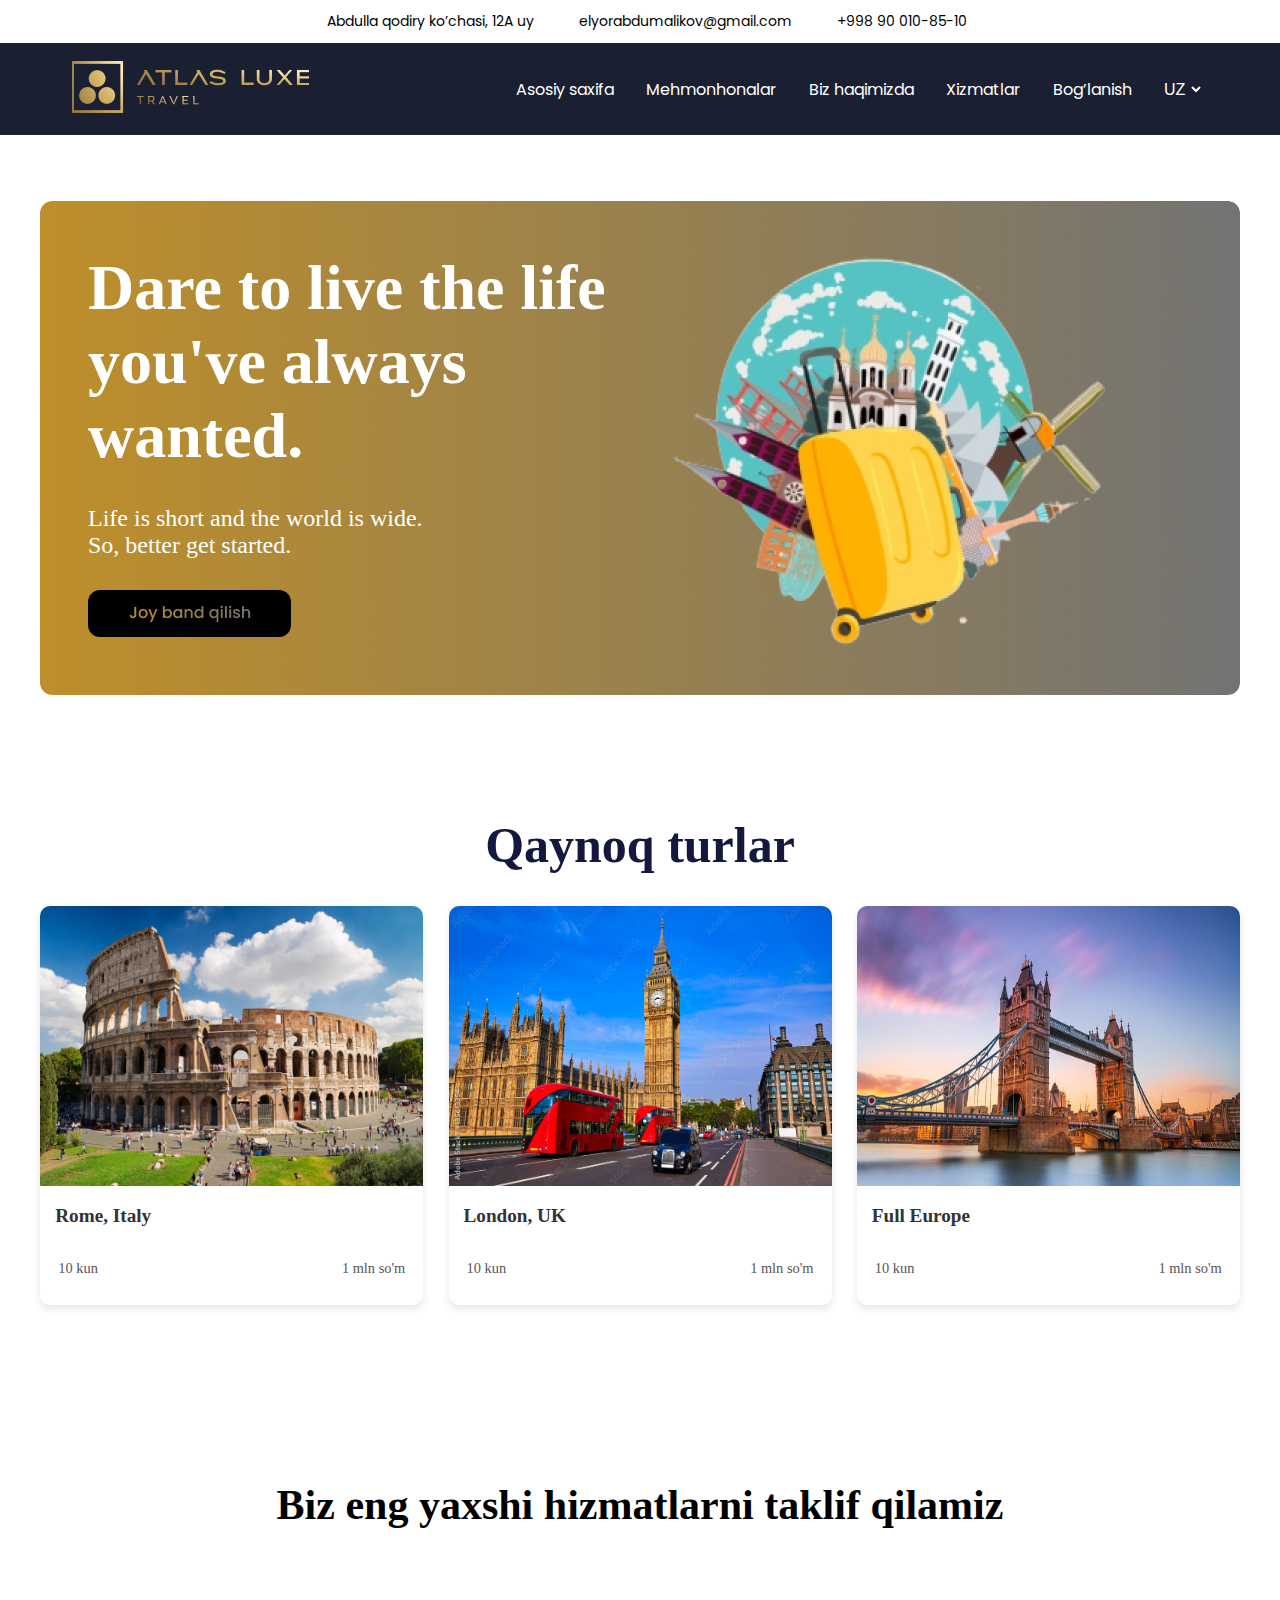
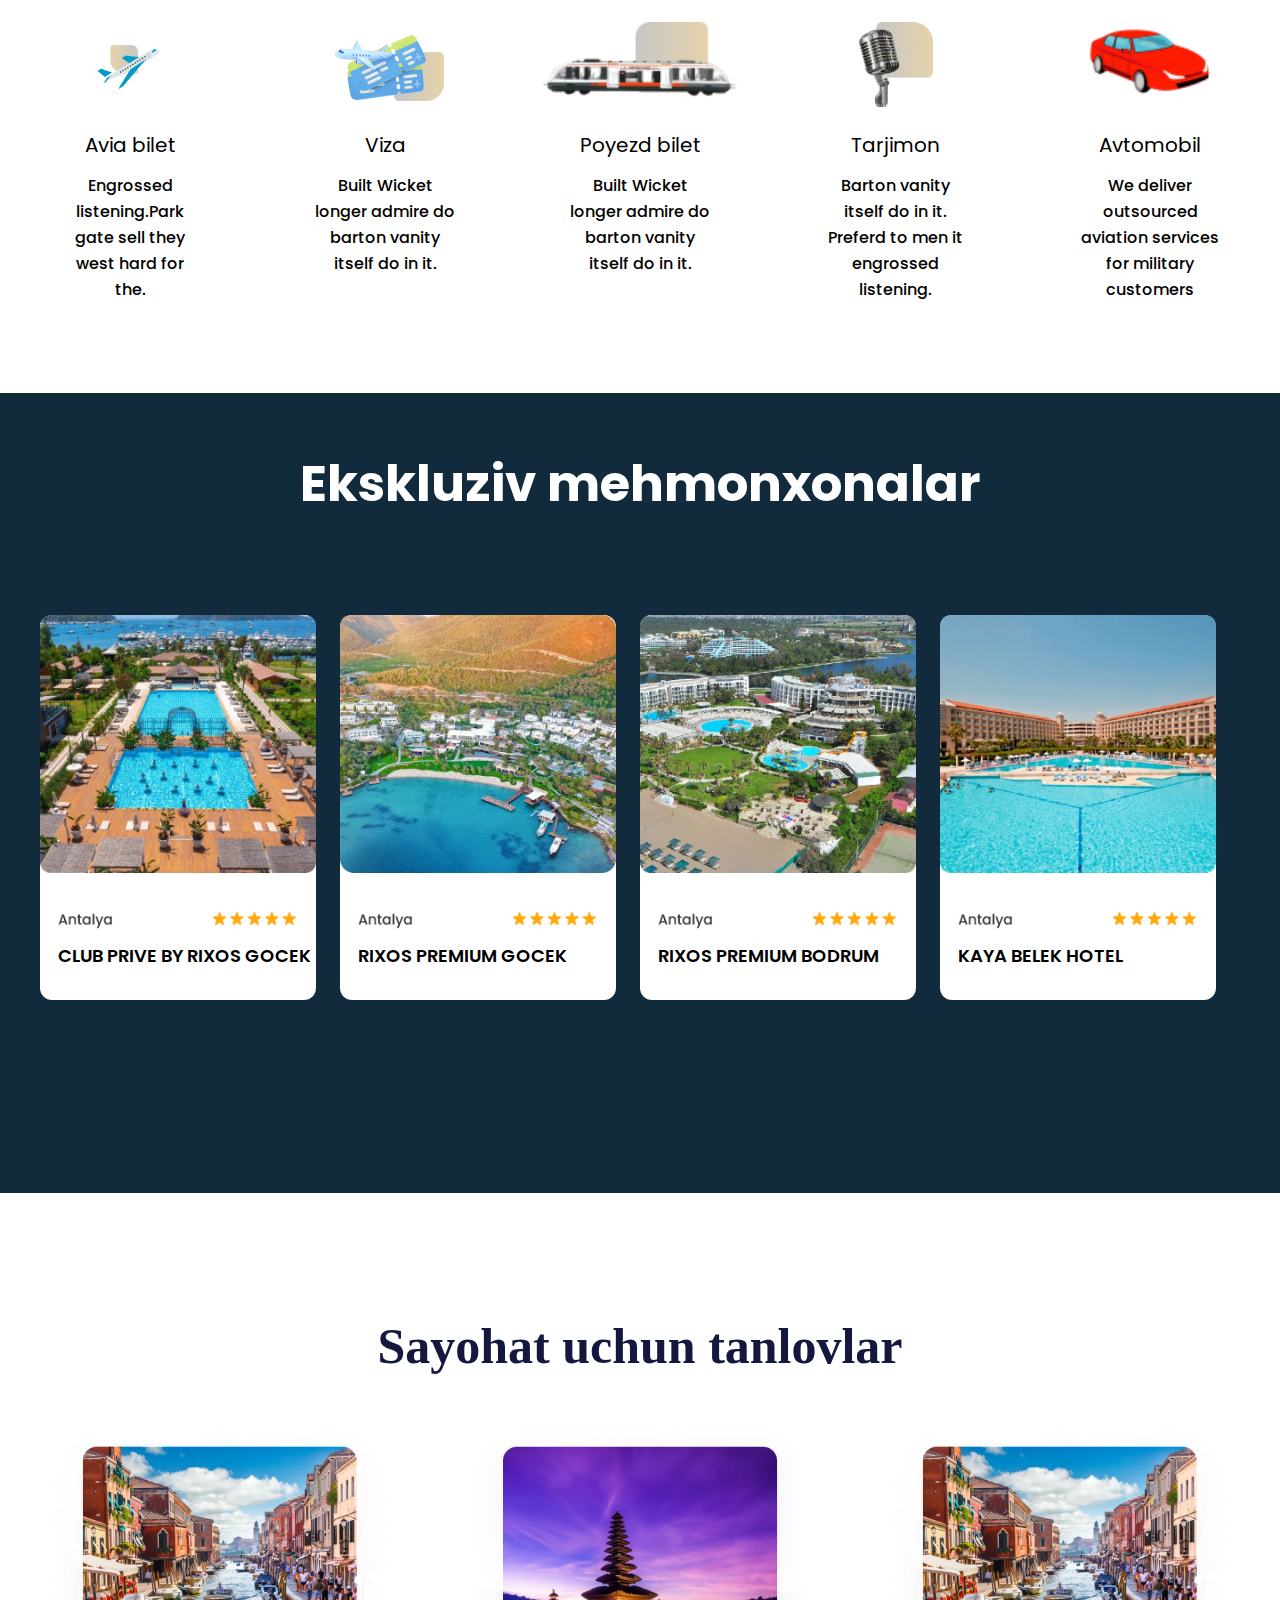
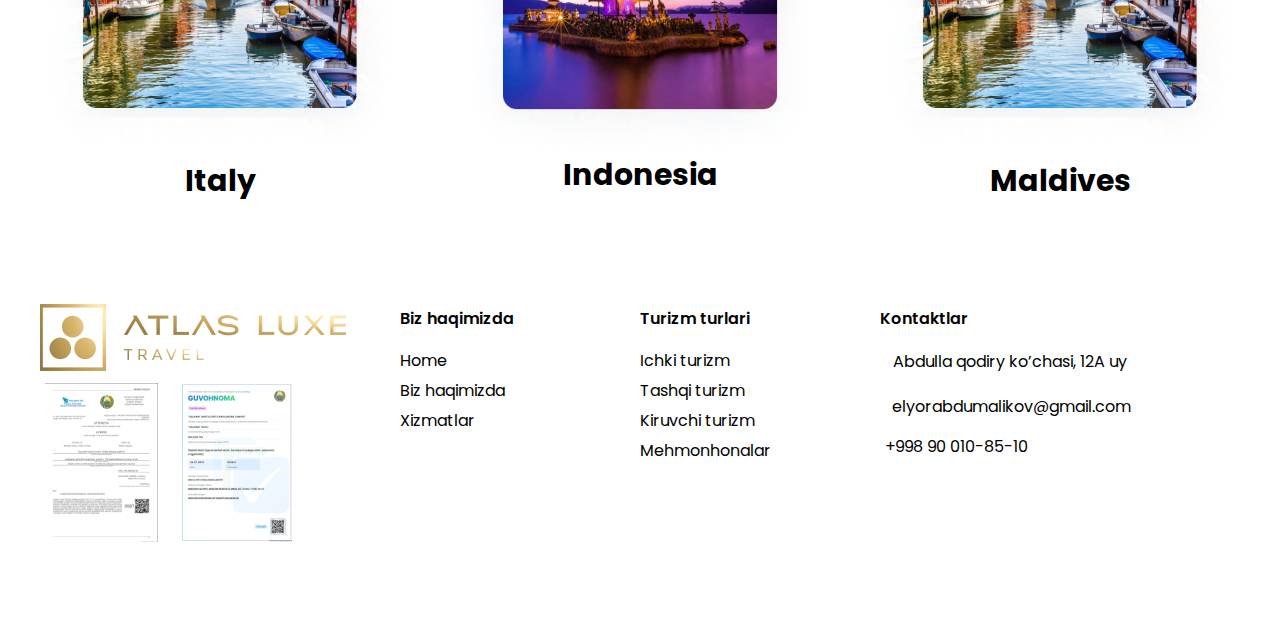
==== Index.html @ cd9c2588 "first commit" ====
<!DOCTYPE html>
<html lang="en">
  <head>
    <meta charset="UTF-8" />
    <meta name="viewport" content="width=device-width, initial-scale=1.0" />
    <title>Atlas Luxe</title>
    <link
      rel="stylesheet"
      href="https://cdnjs.cloudflare.com/ajax/libs/font-awesome/6.6.0/css/all.min.css"
      integrity="sha512-Kc323vGBEqzTmouAECnVceyQqyqdsSiqLQISBL29aUW4U/M7pSPA/gEUZQqv1cwx4OnYxTxve5UMg5GT6L4JJg=="
      crossorigin="anonymous"
      referrerpolicy="no-referrer"
    />
    <link rel="stylesheet" href="./styles/style.css" />
  </head>
  <body>
    <header class="header">
      <nav class="nav">
        <div class="nav_content">
          <div class="nav_top">
            <div class="container">
              <div class="nav_top_content">
                <div class="nav_top_left">
                  <i class="fa-solid fa-location-dot"></i>
                  <p>Abdulla qodiry ko’chasi, 12A uy</p>
                </div>
                <div class="nav_top_center">
                  <i class="fa-regular fa-envelope"></i>
                  <p>elyorabdumalikov@gmail.com</p>
                </div>
                <a href="tel:998900108510" class="nav_top_right">
                  <i class="fa-solid fa-phone"></i>
                  <p>+998 90 010-85-10</p>
                </a>
              </div>
            </div>
          </div>
          <div class="nav_bottom">
            <div class="container">
              <div class="nav_bottom_content">
                <div class="Logo">
                  <img src="./img/Atlas luxe H 1.png" alt="" />
                </div>
                <ul class="nav_menu">
                  <li>Asosiy saxifa</li>
                  <li><a href="./pages/mehmonxonalar.html">Mehmonhonalar</a></li>
                  <li><a href="./pages/Biz haqimizda.html">Biz haqimizda</a></li>
                  <a href="./pages/seving.html"><li>Xizmatlar</li></a>
                  <li><a href="./pages/Bog'lanish.html">Bog’lanish</a></li>
                </ul>
                <div class="bottom_right">
                    <select class="language-select">
                      <option value="uzb">UZ</option>
                      <option value="ru">RU</option>
                    </select>
                </div>
              </div>
            </div>
          </div>
        </div>
      </nav>
      <div class="hero">
        <div class="container">
          <div class="hero_content">
            <div class="hero_left">
              <h2>Dare to live the life you've always wanted.</h2>
              <p>
                Life is short and the world is wide. So, better get started.
              </p>
              <button><img src="./img/Joy band qilish.png" alt="" /></button>
            </div>
            <div class="hero_right">
              <img src="./img/image 13.png" alt="" />
            </div>
          </div>
        </div>
      </div>
    </header>
    <main class="main">
      <section class="sec_one">
        <div class="container">
          <h2>Qaynoq turlar</h2>
          <div class="sec_content">
            <div class="sec_card">
              <img src="./img/2_UltimateRome_TheColosseum.jpg" alt="Rome, Italy" />
              <h3>Rome, Italy</h3>
              <div class="info">
                <div class="left">
                  <i class="fa-regular fa-clock"></i>
                  <span>10 kun</span>
                </div>
                <span>1 mln so'm</span>
              </div>
            </div>
            <div class="sec_card">
              <img src="./img/big ben.jpg" alt="Rome, Italy" />
              <h3>London, UK</h3>
              <div class="info">
                <div class="left">
                  <i class="fa-regular fa-clock"></i>
                  <span>10 kun</span>
                </div>
                <span>1 mln so'm</span>
              </div>
            </div>
            <div class="sec_card">
              <img src="./img/full europ.jpg" alt="Rome, Italy" />
              <h3>Full Europe</h3>
              <div class="info">
                <div class="left">
                  <i class="fa-regular fa-clock"></i>
                  <span>10 kun</span>
                </div>
                <div class="right">
                  <span>1 mln so'm</span>
                </div>
              </div>
            </div>
          </div>
        </div>
      </section>
      <section class="sec_two">
        <div class="container">
          <div class="two_content">
            <h4>Biz eng yaxshi hizmatlarni taklif qilamiz</h4>
            <div class="two_cards">
              <img src="./img/Group 51.png" alt="" />
              <p>Avia bilet</p>
              <span
                >Engrossed listening.Park gate sell they west hard for
                the.</span>
              </div>
            <div class="two_cards">
              <img src="./img/Group 611.png" alt="" />
              <p>Viza</p>
              <span
                >Built Wicket longer admire do barton vanity itself do in
                it.</span
              >
            </div>
            <div class="two_cards">
              <img src="./img/Group 612.png" alt="" />
              <p>Poyezd bilet</p>
              <span
                >Built Wicket longer admire do barton vanity itself do in
                it.</span
              >
            </div>
            <div class="two_cards">
              <img src="./img/Group 50.png" alt="" />
              <p>Tarjimon</p>
              <span
                >Barton vanity itself do in it. Preferd to men it engrossed
                listening.
              </span>
            </div>
            <div class="two_cards">
              <img src="./img/image 36.png" alt="" />
              <p>Avtomobil</p>
              <span>
                We deliver outsourced aviation services for military customers
              </span>
            </div>
          </div>
        </div>
      </section>
      <section class="sec_three">
        <div class="container">
          <h3>Ekskluziv mehmonxonalar</h3>
          <div class="three_content">
            <div class="three_cards">
              <div class="cards_top">
                <img src="./img/Image.png" alt="" />
              </div>
              <div class="cards_bottom">
                <img src="./img/Frame 26.png" alt="" />
                <p>CLUB PRIVE BY RIXOS GOCEK</p>
              </div>
            </div>
            <div class="three_cards">
              <div class="cards_top">
                <img src="./img/Image (1).png" alt="" />
              </div>
              <div class="cards_bottom">
                <img src="./img/Frame 26.png" alt="" />
                <p>RIXOS PREMIUM GOCEK</p>
              </div>
            </div>
            <div class="three_cards">
              <div class="cards_top">
                <img src="./img/Image (2).png" alt="" />
              </div>
              <div class="cards_bottom">
                <img src="./img/Frame 26.png" alt="" />
                <p>RIXOS PREMIUM BODRUM</p>
              </div>
            </div>
            <div class="three_cards">
              <div class="cards_top">
                <img src="./img/Image (3).png" alt="" />
              </div>
              <div class="cards_bottom">
                <img src="./img/Frame 26.png" alt="" />
                <p>KAYA BELEK HOTEL</p>
              </div>
            </div>
          </div>
        </div>
      </section>
      <section class="sec_four">
        <div class="container">
          <h2>Sayohat uchun tanlovlar</h2>
          <div class="four_content">
            <div class="four_cards">
              <img src="./img/Mask Group.png" alt="" />
              <div class="info">
                <h4>Italy</h4>
              </div>
            </div>
            <div class="four_cards">
              <img src="./img/Mask Group (1).png" alt="" />
              <div class="info">
                <h4>Indonesia</h4>
              </div>
            </div>
            <div class="four_cards">
              <img src="./img/Mask Group.png" alt="" />
              <div class="info">
                <h4>Maldives</h4>
              </div>
            </div>
          </div>
        </div>
      </section>
    </main>
    <footer class="footer">
      <div class="container">
        <div class="foot_content">
          <div class="item_logo">
            <div class="logo">
              <img src="./img/Atlas luxe H 1 (1).png" alt="" />
            </div>
            <div class="documents">
              <img src="./img/image 38.png" alt="" />
              <img src="./img/image 39.png" alt="" />
            </div>
          </div>
          <div class="item_menyu">
            <h3>Biz haqimizda</h3>
            <ul class="foot_list_one">
              <li><a href="#">Home</a></li>
              <li><a href="/pages/Biz haqimizda.html">Biz haqimizda</a></li>
              <li><a href="/pages/seving.html">Xizmatlar</a></li>
            </ul>
          </div>
          <div class="item_menyu">
            <h3>Turizm turlari</h3>
            <ul class="foot_list_two">
              <li>Ichki turizm</li>
              <li>Tashqi turizm</li>
              <li>Kiruvchi turizm</li>
              <li><a href="/pages/mehmonxonalar.html">Mehmonhonalar</a></li>
            </ul>
          </div>
          <div class="item_icons">
            <h3>Kontaktlar</h3>
            <div class="location">
              <i class="fa-solid fa-location-dot"></i>
              <p>Abdulla qodiry ko’chasi, 12A uy</p>
            </div>
            <div class="mail">
              <i class="fa-regular fa-envelope"></i>
              <p>elyorabdumalikov@gmail.com</p>
            </div>
            <div class="phone">
              <i class="fa-solid fa-phone"></i>
              <a href="Tel:+998900108510">+998 90 010-85-10</a>
            </div>
            <div class="foot_icons">
              <i class="fa-brands fa-facebook-f"></i>
              <i class="fa-brands fa-square-instagram" style="color: #e307f2;"></i>
              <i class="fa-brands fa-twitter"></i>
            </div>
          </div>
        </div>
      </div>
    </footer>
  </body>
</html>
---- styles/style.css ----
@import url("https://fonts.googleapis.com/css2?family=Inter:ital,opsz,wght@0,14..32,100..900;1,14..32,100..900&family=Poppins:ital,wght@0,100;0,200;0,300;0,400;0,500;0,600;0,700;0,800;0,900;1,100;1,200;1,300;1,400;1,500;1,600;1,700;1,800;1,900&display=swap");
* {
  margin: 0;
  padding: 0;
  box-sizing: border-box;
}

.container {
  max-width: 1240px;
  margin: auto;
  padding-left: 20px;
  padding-right: 20px;
}

html,
body {
  scroll-behavior: smooth;
}

.nav_content {
  display: flex;
  flex-direction: column;
}
.nav_content .nav_top {
  display: flex;
  justify-content: center;
  width: 100%;
  gap: 32px;
}
.nav_content .nav_top .nav_top_content {
  display: flex;
  gap: 32px;
  height: 43px;
}
@media (max-width: 767px) {
  .nav_content .nav_top .nav_top_content {
    display: none;
  }
}
.nav_content .nav_top .nav_top_left,
.nav_content .nav_top .nav_top_center,
.nav_content .nav_top .nav_top_right {
  display: flex;
  gap: 13px;
  font-size: 14px;
  font-family: "Poppins", sans-serif;
  align-items: center;
  text-decoration: none;
  color: black;
}
@media (max-width: 767px) {
  .nav_content .nav_top .nav_top_left,
  .nav_content .nav_top .nav_top_center,
  .nav_content .nav_top .nav_top_right {
    display: none;
  }
}
.nav_content .nav_bottom {
  display: flex;
  height: 92px;
  background: #1a2031;
  flex-direction: column;
}
@media (max-width: 767px) {
  .nav_content .nav_bottom {
    display: flex;
    justify-content: center;
    height: 60px;
  }
}
.nav_content .nav_bottom .nav_bottom_content {
  display: flex;
  align-items: center;
}
@media (max-width: 767px) {
  .nav_content .nav_bottom .nav_bottom_content .Logo img {
    width: 134px;
    height: 29px;
  }
}
.nav_content .nav_bottom .nav_menu {
  font-family: "Poppins", serif;
  display: flex;
  align-items: center;
  gap: 32px;
  margin-left: 207px;
}
.nav_content .nav_bottom .nav_menu a {
  text-decoration: none;
  color: white;
}
.nav_content .nav_bottom .nav_menu li {
  display: flex;
  align-items: center;
  justify-content: center;
  font-size: 16px;
  color: white;
  list-style: none;
  cursor: pointer;
}
@media (max-width: 767px) {
  .nav_content .nav_bottom .nav_menu li {
    display: none;
  }
}
.nav_content .nav_bottom .bottom_right {
  display: flex;
  align-items: center;
  margin-left: 28px;
  margin-right: 4px;
  gap: 4px;
}
.nav_content .nav_bottom .bottom_right .language-select {
  border: none;
  background: transparent;
  outline: none;
  font-size: 16px;
  color: white;
  text-transform: uppercase;
  background-color: #1A2031;
}
@media (max-width: 767px) {
  .nav_content .nav_bottom .bottom_right {
    display: none;
  }
}

.hero_content {
  border-radius: 12px;
  height: 494px;
  margin-top: 66px;
  background: url(../img/Rectangle\ 169.png) center/cover no-repeat;
  display: flex;
}
@media (max-width: 767px) {
  .hero_content {
    height: 197px;
    margin-top: 21px;
  }
}
.hero_content .hero_left {
  display: flex;
  flex-direction: column;
  margin-left: 48px;
}
@media (max-width: 767px) {
  .hero_content .hero_left {
    width: 52%;
    margin-left: 14px;
  }
}
.hero_content .hero_left h2 {
  margin-top: 50px;
  font-size: 64px;
  color: white;
  width: 570px;
  text-align: left;
}
@media (max-width: 767px) {
  .hero_content .hero_left h2 {
    font-family: Volkhov;
    font-size: 28px;
    font-weight: 700;
    line-height: 33.6px;
    width: 210px;
    margin-top: 19px;
  }
}
.hero_content .hero_left p {
  width: 60%;
  font-size: 24px;
  color: white;
  font-weight: 400;
}
@media (max-width: 767px) {
  .hero_content .hero_left p {
    display: none;
  }
}
.hero_content .hero_left button {
  display: flex;
  align-items: center;
  justify-content: center;
  margin-top: 31px;
  margin-bottom: 58px;
  width: 203px;
  height: 52px;
  border-radius: 12px;
  background-color: #000000;
  cursor: pointer;
  border: none;
}
@media (max-width: 767px) {
  .hero_content .hero_left button {
    width: 177px;
    height: 44px;
    margin-bottom: 18px;
    margin-top: 0px;
  }
}
.hero_content .hero_right {
  display: flex;
  justify-content: center;
  align-items: center;
}
@media (max-width: 767px) {
  .hero_content .hero_right {
    width: 45%;
  }
  .hero_content .hero_right img {
    width: 171px;
    height: 145px;
  }
}

.container h2 {
  text-align: center;
  margin-top: 121px;
  margin-bottom: 32px;
  font-size: 50px;
  color: #14183e;
}
@media (max-width: 767px) {
  .container h2 {
    margin-top: 77px;
    margin-bottom: 14px;
  }
}

.sec_content {
  display: flex;
  justify-content: space-evenly;
  gap: 25px;
}
@media (max-width: 767px) {
  .sec_content {
    flex-direction: column;
    align-items: center;
  }
}
.sec_content .sec_card {
  background-color: white;
  border-radius: 10px;
  box-shadow: 0 4px 8px rgba(0, 0, 0, 0.1);
  overflow: hidden;
  width: 383px;
  height: 399px;
}
.sec_content .sec_card h3 {
  align-items: center;
  font-size: 1.2rem;
  color: #333;
  margin: 15px;
}
.sec_content .sec_card img {
  height: 280px;
  width: 100%;
}
.sec_content .sec_card .info {
  display: flex;
  justify-content: space-between;
  padding: 15px 0 29px 24px;
  font-size: 0.9em;
  color: #555;
  padding: 18px;
}
@media (max-width: 768px) {
  .sec_content .sec_card {
    max-width: 100%;
  }
  .sec_content .sec_card h3 {
    font-size: 18px;
    font-weight: 500;
    line-height: 22.41px;
    text-align: left;
  }
  .sec_content .sec_card .info {
    display: flex;
    justify-content: space-between;
    padding: 15px 0 29px 24px;
    font-size: 0.9em;
    color: #555;
    padding: 18px;
  }
}

.two_content {
  font-family: "Poppins", sans-serif;
  height: 498px;
  display: flex;
  justify-content: space-between;
  flex-wrap: wrap;
}
@media (max-width: 767px) {
  .two_content {
    height: -moz-max-content;
    height: max-content;
  }
}
.two_content h4 {
  width: 100%;
  font-family: Volkhov;
  font-size: 42px;
  font-weight: 700;
  line-height: 54.18px;
  text-align: center;
  margin-top: 173px;
  margin-bottom: 70px;
}
@media (max-width: 767px) {
  .two_content h4 {
    margin-top: 86px;
    margin-bottom: 30px;
    font-size: 28px;
    font-weight: 700;
    line-height: 36.12px;
    text-align: center;
  }
}

.two_cards {
  margin-bottom: 28px;
  display: flex;
  flex-direction: column;
  align-items: center;
  width: 15%;
  padding: 20px;
}
.two_cards img {
  height: 85px;
  margin-bottom: 23px;
}
@media (max-width: 767px) {
  .two_cards img {
    width: 145px;
    height: 134px;
    margin-bottom: 0px;
  }
}
.two_cards p {
  font-family: Poppins;
  font-size: 20px;
  font-weight: 400;
  line-height: 30px;
  text-align: center;
  margin-bottom: 13px;
}
.two_cards span {
  font-family: Poppins;
  font-size: 16px;
  font-weight: 500;
  line-height: 26px;
  text-align: center;
}
@media (max-width: 767px) {
  .two_cards {
    width: 250px;
    margin: auto;
    margin-bottom: 64px;
  }
}

.two_cards:hover {
  background-color: rgb(255, 255, 255);
  border-radius: 21px;
  box-shadow: 0 4px 30px rgba(0, 0, 0, 0.1);
  transition: 0.5s;
}

.sec_three {
  font-family: "Poppins", sans-serif;
  margin-top: 190px;
  background-color: #112b3c;
  height: 800px;
}
.sec_three h3 {
  width: 100%;
  font-size: 50px;
  font-weight: 700;
  line-height: 64.5px;
  text-align: center;
  color: white;
  padding-top: 59px;
  margin-bottom: 98px;
}
.sec_three .three_content {
  display: flex;
  gap: 24px;
}
.sec_three .three_cards {
  display: flex;
  justify-content: space-between;
  flex-direction: column;
  width: 23%;
  height: 385px;
  background-color: white;
  border-radius: 12px;
}
.sec_three .three_cards .cards_top img {
  width: 100%;
}
.sec_three .three_cards .cards_bottom img {
  width: 100%;
  padding: 0px 18px 0px 18px;
}
.sec_three .three_cards .cards_bottom p {
  padding: 8px 0px 32px 18px;
  font-family: Poppins;
  font-size: 18px;
  font-weight: 600;
  line-height: 23.76px;
}
@media (max-width: 767px) {
  .sec_three {
    height: -moz-max-content;
    height: max-content;
    margin-top: 0;
  }
  .sec_three h3 {
    padding-top: 100px;
    margin-bottom: 35px;
    font-size: 32px;
    font-weight: 700;
    line-height: 41.28px;
    text-align: center;
  }
  .sec_three .three_content {
    overflow-x: auto;
  }
  .sec_three .three_cards {
    width: 310px;
    margin-bottom: 145px;
  }
  .sec_three .three_cards .cards_top img {
    width: 310px;
  }
}

.sec_four h2 {
  width: 100%;
  font-size: 50px;
  font-weight: 700;
  line-height: 64.5px;
  text-align: center;
  color: #14183e;
}
@media (max-width: 767px) {
  .sec_four h2 {
    font-style: 32px;
    line-height: 40px;
  }
}

.four_content {
  font-family: "Poppins", sans-serif;
  display: flex;
  justify-content: space-between;
}
.four_content .four_cards {
  display: flex;
  flex-direction: column;
  width: 30%;
}
.four_content .four_cards img {
  display: flex;
  align-items: center;
  width: 100%;
}
.four_content .four_cards .info {
  font-size: 30px;
  text-align: center;
}
@media (max-width: 767px) {
  .four_content {
    overflow-x: scroll;
  }
  .four_content .four_cards {
    width: 310px;
  }
  .four_content .four_cards img {
    width: 310px;
  }
}

.footer {
  margin-top: 100px;
  margin-bottom: 75px;
}
.footer .foot_content {
  font-family: "Poppins", sans-serif;
  display: grid;
  grid-template-columns: 3fr 2fr 2fr 3fr;
  height: 240px;
}
@media (max-width: 767px) {
  .footer .foot_content {
    height: -moz-max-content;
    height: max-content;
    grid-template-columns: 1fr 1fr;
  }
  .footer .foot_content .item_icons, .footer .foot_content .item_logo {
    grid-column: 1/-1;
  }
}
.footer .foot_content .item_logo .documents {
  margin: 5px;
  display: flex;
  align-items: center;
  gap: 23px;
}
.footer .foot_content .item_menyu {
  margin-top: 5px;
}
.footer .foot_content .item_menyu h3 {
  font-size: 16px;
  font-weight: 600;
  line-height: 19.92px;
  text-align: left;
}
.footer .foot_content .item_menyu .foot_list_one,
.footer .foot_content .item_menyu .foot_list_two {
  margin-top: 17px;
  font-size: 16px;
  font-weight: 400;
  text-align: left;
  line-height: 19.92px;
}
.footer .foot_content .item_menyu .foot_list_one li,
.footer .foot_content .item_menyu .foot_list_two li {
  line-height: 30px;
  list-style: none;
}
.footer .foot_content .item_menyu .foot_list_one li a,
.footer .foot_content .item_menyu .foot_list_two li a {
  text-decoration: none;
  color: black;
}
.footer .foot_content .item_icons {
  margin-top: 5px;
}
.footer .foot_content .item_icons h3 {
  font-size: 16px;
  font-weight: 600;
  line-height: 19.92px;
  text-align: left;
}
.footer .foot_content .item_icons .location {
  margin-top: 20px;
  display: flex;
  gap: 13px;
}
.footer .foot_content .item_icons .mail {
  margin-top: 20px;
  display: flex;
  gap: 12px;
}
.footer .foot_content .item_icons .phone {
  margin-top: 15px;
  display: flex;
  gap: 5px;
}
.footer .foot_content .item_icons .phone a {
  text-decoration: none;
  color: black;
}
.footer .foot_content .item_icons .foot_icons {
  margin-top: 27px;
  display: flex;
  gap: 25px;
}/*# sourceMappingURL=style.css.map */
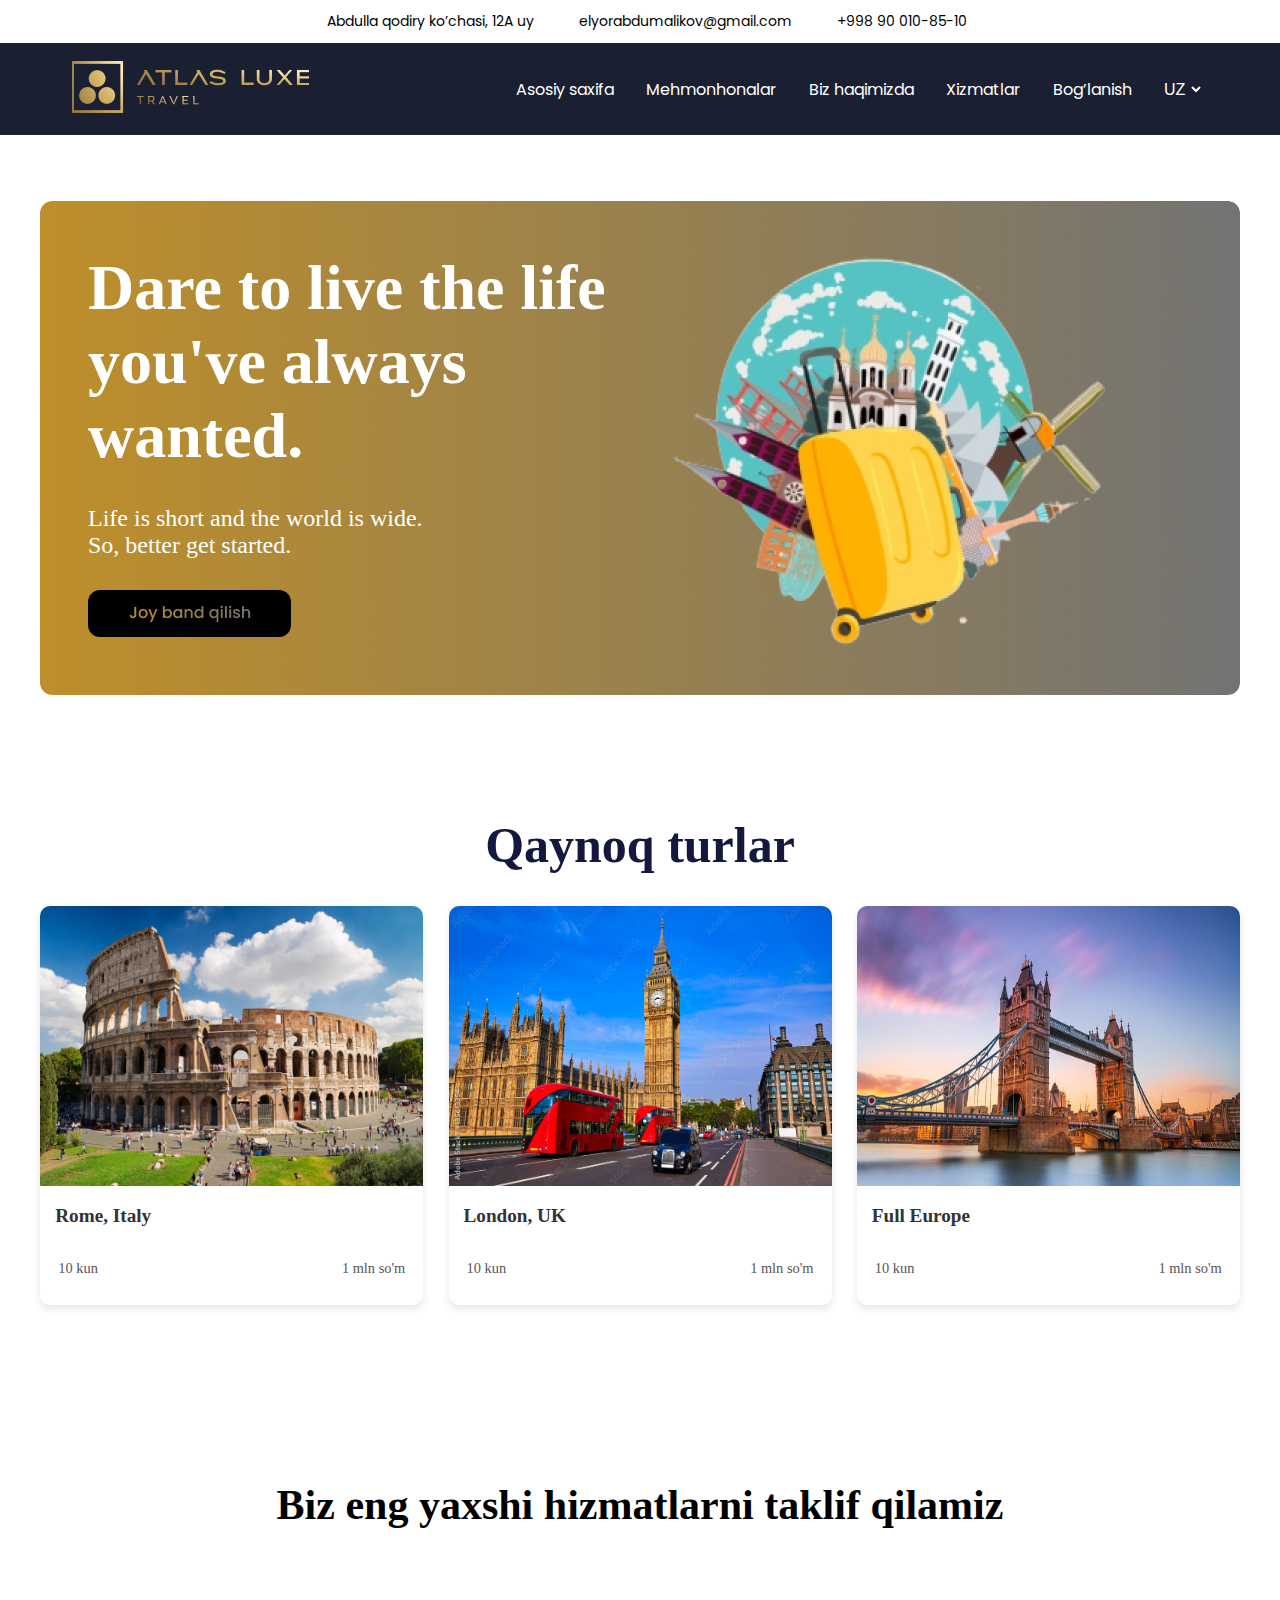
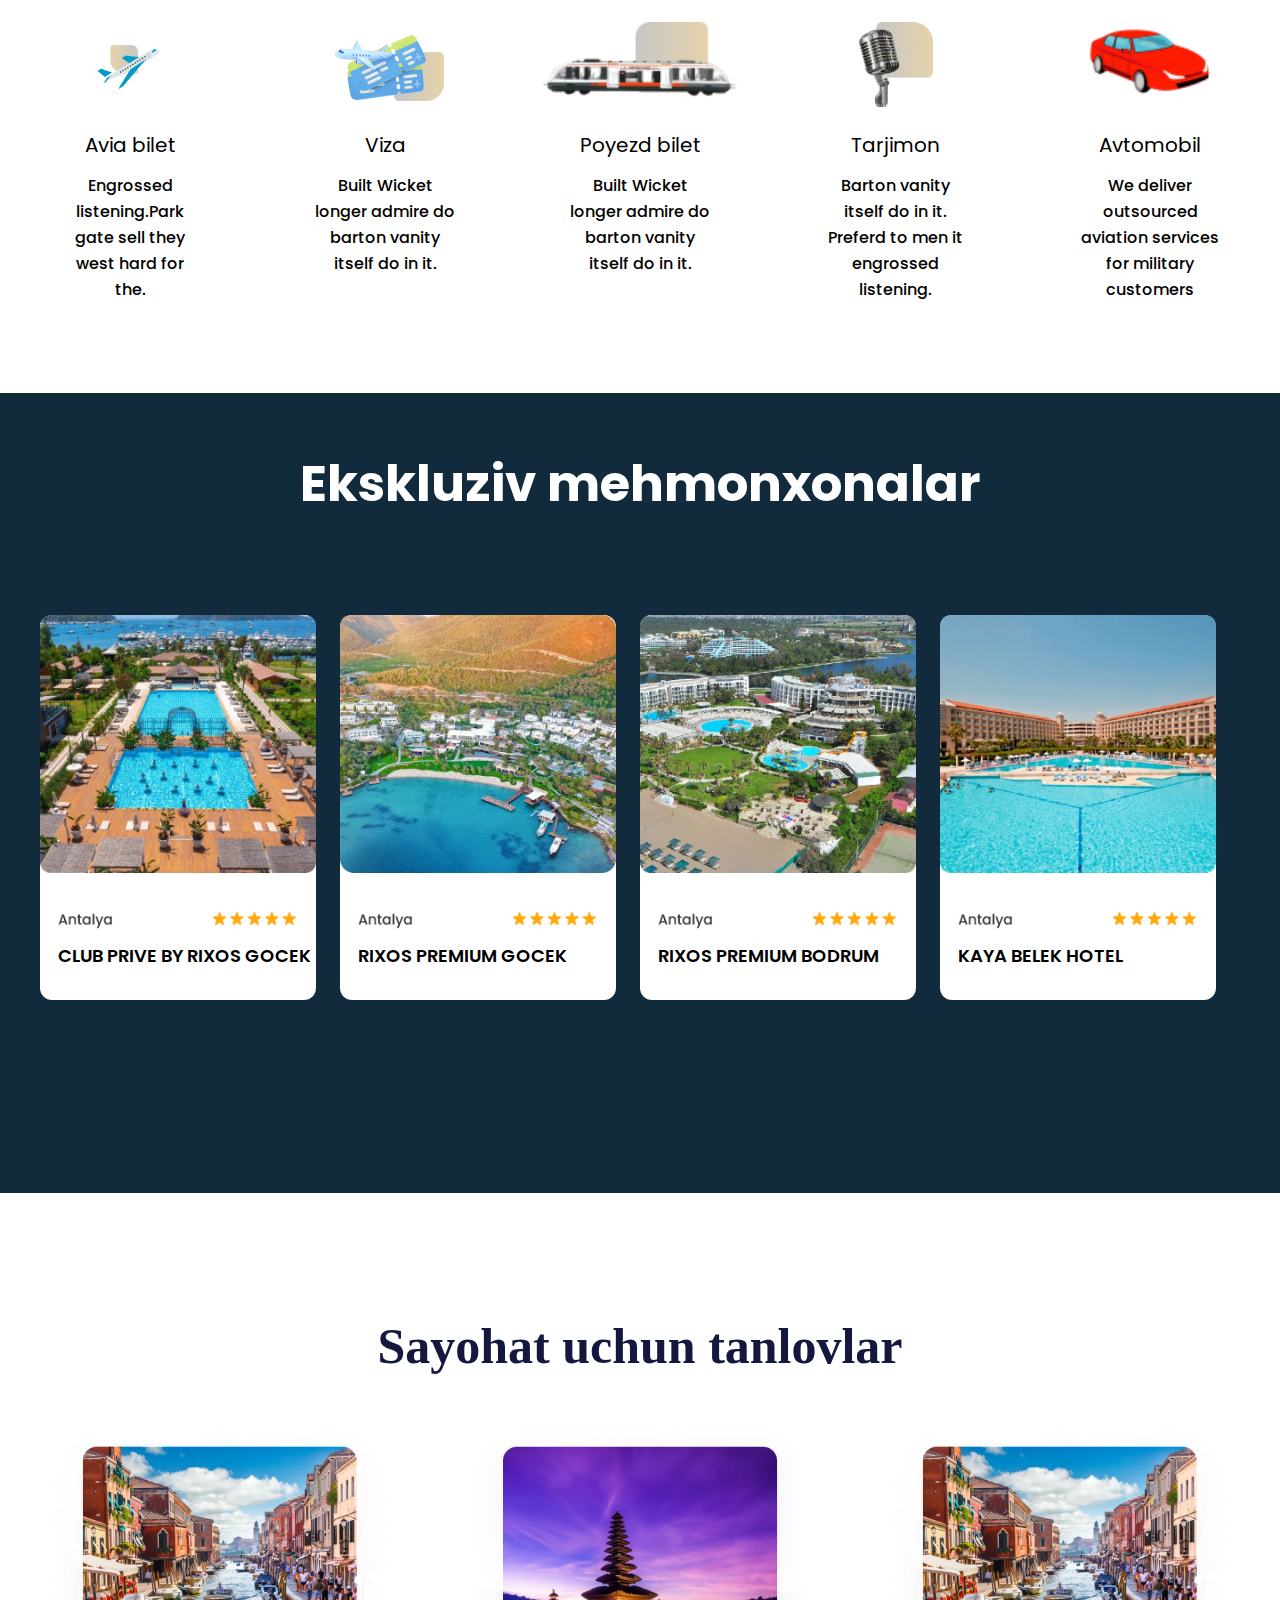
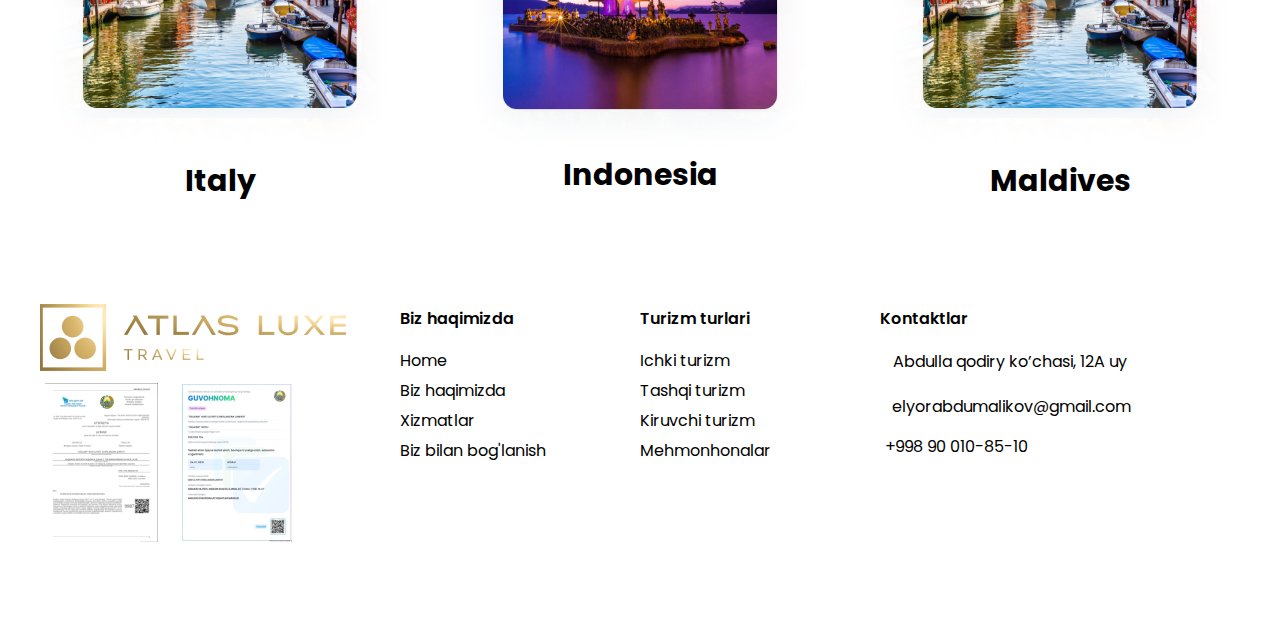
==== commit 493b0a9b: "hotel mobile" ====
--- a/Index.html
+++ b/Index.html
@@ -17,8 +17,8 @@
     <header class="header">
       <nav class="nav">
         <div class="nav_content">
+          <div class="container">
           <div class="nav_top">
-            <div class="container">
               <div class="nav_top_content">
                 <div class="nav_top_left">
                   <i class="fa-solid fa-location-dot"></i>
@@ -251,6 +251,7 @@
               <li><a href="#">Home</a></li>
               <li><a href="/pages/Biz haqimizda.html">Biz haqimizda</a></li>
               <li><a href="/pages/seving.html">Xizmatlar</a></li>
+              <li><a href="../pages/Bog'lanish.html">Biz bilan bog'lanish</a></li>
             </ul>
           </div>
           <div class="item_menyu">
